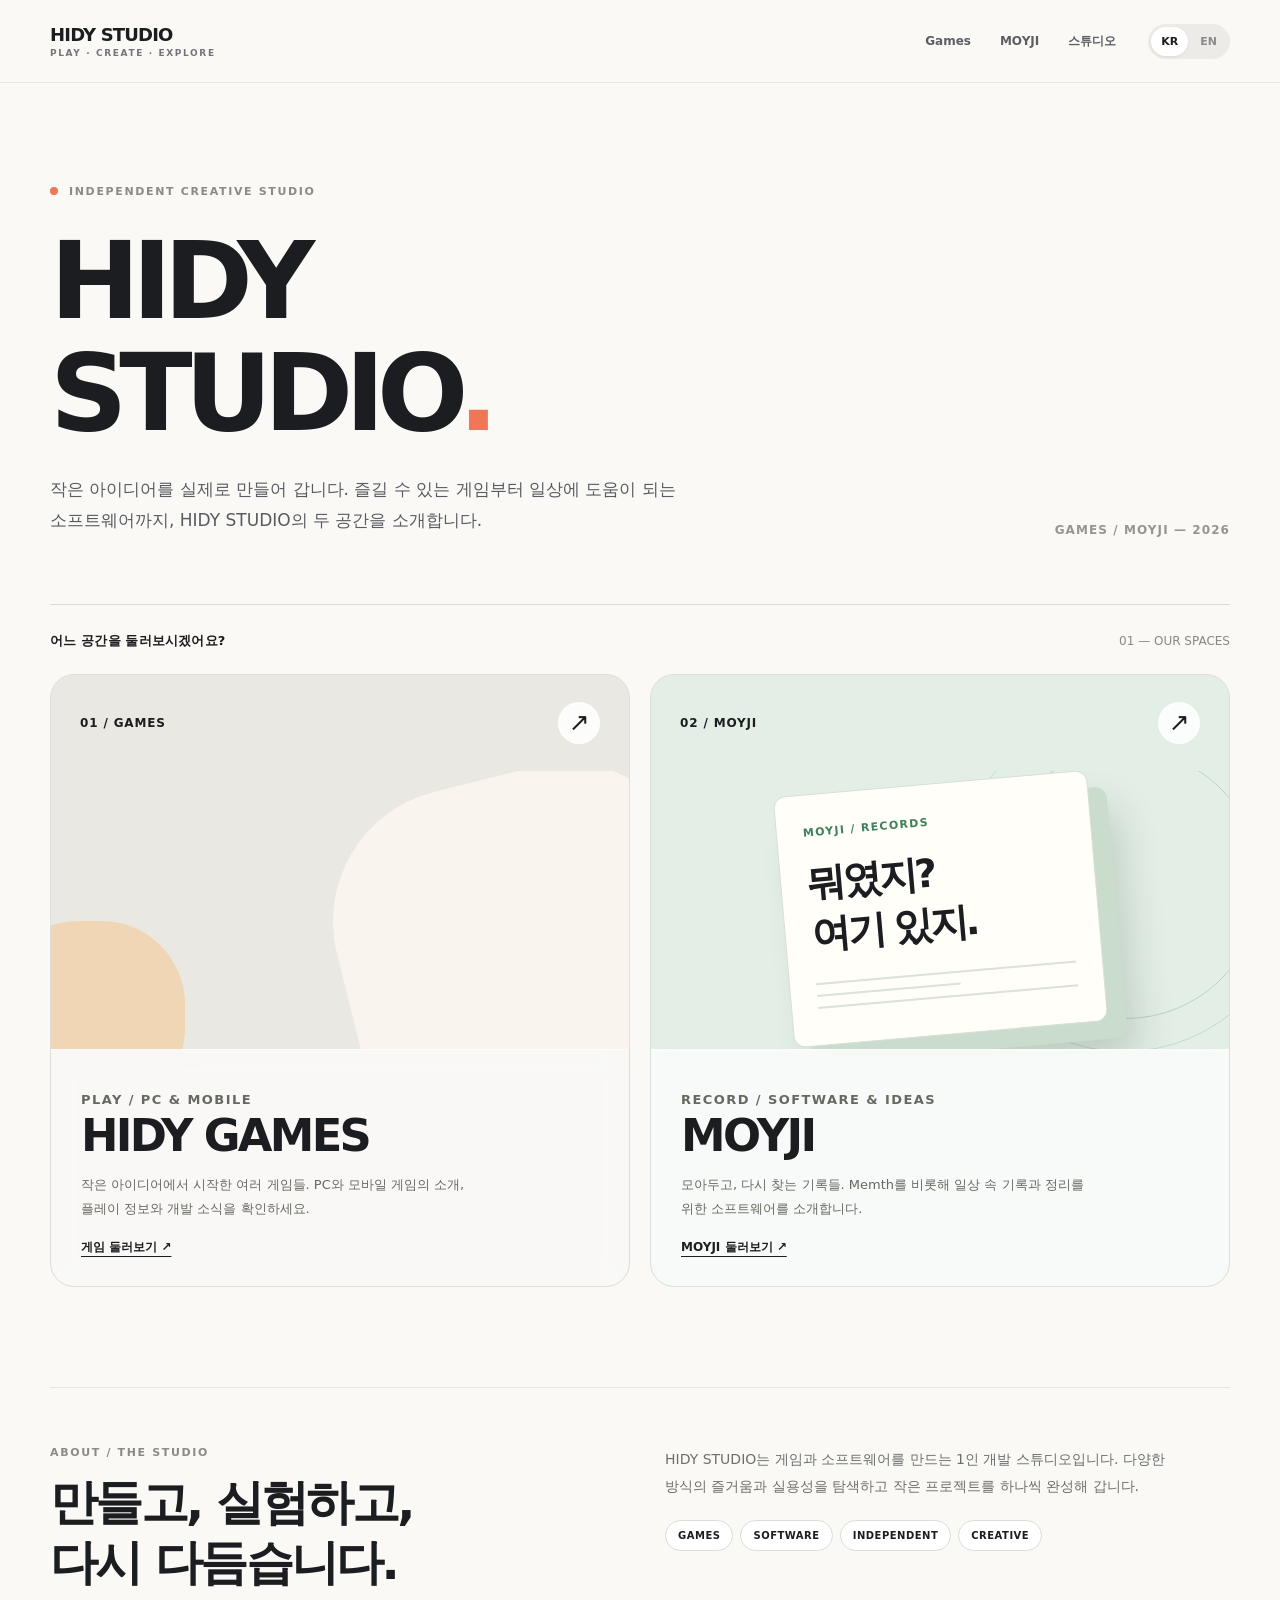
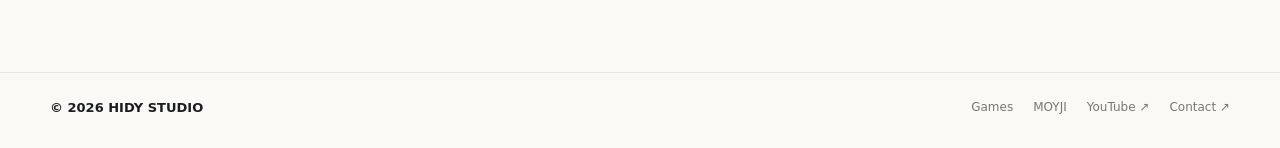
==== index.html @ 019c1038 "Add files via upload" ====
<!DOCTYPE html>
<html lang="ko">
<head>
  <meta charset="UTF-8" />
  <meta name="viewport" content="width=device-width, initial-scale=1.0" />
  <meta name="theme-color" content="#faf9f6" />
  <meta name="description" content="HIDY STUDIO — 독립 게임과 일상을 위한 소프트웨어를 만드는 작은 스튜디오. HidyGames와 MOYJI를 만나보세요." />
  <meta property="og:type" content="website" />
  <meta property="og:title" content="HIDY STUDIO — Games & MOYJI" />
  <meta property="og:description" content="Small ideas, made into things. Games and everyday tools by HIDY STUDIO." />
  <title>HIDY STUDIO — Games & MOYJI</title>
  <link rel="icon" href="https://hidystudio.github.io/HidyGames/assets/img/favicon.png" type="image/png" />
  <style>
    :root {
      color-scheme: light;
      --paper: #faf9f6;
      --ink: #1b1d20;
      --sub: #73757a;
      --edge: #e7e6e1;
      --orange: #ef7656;
      --green: #317b58;
      --focus: #4d79cc;
      --font: system-ui, -apple-system, BlinkMacSystemFont, "Noto Sans KR", "Apple SD Gothic Neo", "Malgun Gothic", sans-serif;
    }
    *, *::before, *::after { box-sizing: border-box; }
    html { scroll-behavior: smooth; }
    body { margin: 0; background: var(--paper); color: var(--ink); font-family: var(--font); -webkit-font-smoothing: antialiased; word-break: keep-all; }
    a { color: inherit; text-decoration: none; }
    button { font: inherit; }
    a:focus-visible, button:focus-visible { outline: 3px solid var(--focus); outline-offset: 4px; }
    .container { width: min(1180px, calc(100% - 64px)); margin: auto; }
    .skip { position: absolute; left: -9999px; top: 0; background: white; padding: 10px; z-index: 20; }
    .skip:focus { left: 14px; top: 14px; }
    header { background: rgba(250,249,246,.88); border-bottom: 1px solid var(--edge); position: sticky; top: 0; z-index: 10; backdrop-filter: blur(16px); }
    .nav { min-height: 82px; display: flex; align-items: center; justify-content: space-between; gap: 24px; }
    .brand { display: inline-flex; align-items: center; gap: 11px; min-width: 0; }
    .brand-logo { width: 43px; height: 43px; object-fit: contain; }
    .brand-word { display: flex; flex-direction: column; gap: 3px; }
    .brand-word strong { font-weight: 900; letter-spacing: -.045em; font-size: 18px; }
    .brand-word small { color: var(--sub); font-size: 9px; letter-spacing: .18em; font-weight: 750; }
    .nav-right { display: flex; align-items: center; gap: 32px; }
    .nav-links { display: flex; align-items: center; gap: 29px; }
    .nav-links a { color: #5d5e62; font-weight: 750; font-size: 12px; transition: color .2s; }
    .nav-links a:hover { color: var(--ink); }
    .lang-toggle { display: inline-flex; border-radius: 999px; background: #ecebe8; padding: 3px; gap: 2px; }
    .lang-toggle button { cursor: pointer; border: 0; color: #898a8a; background: transparent; border-radius: 999px; font-size: 11px; padding: 8px 10px; font-weight: 850; }
    .lang-toggle button[aria-pressed="true"] { color: var(--ink); background: #fff; box-shadow: 0 1px 3px #00000012; }
    .hero { padding: 102px 0 67px; }
    .eyebrow { margin: 0; font-size: 11px; letter-spacing: .15em; font-weight: 850; color: #8a8a87; }
    .eyebrow .dot { display: inline-block; width: 8px; height: 8px; background: var(--orange); border-radius: 50%; margin-right: 11px; }
    h1 { font-size: clamp(58px, 8.4vw, 112px); line-height: 1.04; letter-spacing: -.075em; margin: 27px 0 25px; font-weight: 900; }
    .hero-lower { display: flex; align-items: end; justify-content: space-between; gap: 28px; }
    .hero-lead { max-width: 650px; margin: 0; color: #595b61; line-height: 1.85; font-size: clamp(15px, 1.45vw, 17px); }
    .hero-side { color: #96968f; font-size: 12px; font-weight: 750; letter-spacing: .09em; white-space: nowrap; }
    .section-head { padding: 27px 0 24px; border-top: 1px solid #dcdad5; display: flex; justify-content: space-between; align-items: center; gap: 20px; }
    .section-head strong { font-size: 13px; letter-spacing: .015em; }
    .section-head span { color: #888982; font-size: 12px; }
    .cards { display: grid; grid-template-columns: repeat(2, minmax(0, 1fr)); gap: 20px; padding-bottom: 100px; }
    .card { position: relative; min-height: 540px; border-radius: 24px; border: 1px solid #dededb; overflow: hidden; transition: transform .25s, box-shadow .25s; display: flex; flex-direction: column; isolation: isolate; }
    .card:hover { transform: translateY(-5px); box-shadow: 0 20px 50px #1e26121a; }
    .card:focus-visible { outline-offset: 5px; }
    .games { background: #eae8e2; }
    .moyji { background: #e3eee6; }
    .card-top { display: flex; align-items: center; justify-content: space-between; padding: 27px 29px; position: relative; z-index: 2; }
    .card-number { font-size: 12px; font-weight: 850; letter-spacing: .07em; }
    .card-visit { background: #ffffffdc; border: 1px solid #ffffffb5; height: 42px; width: 42px; display: grid; place-items: center; border-radius: 50%; font-size: 25px; transition: transform .25s; }
    .card:hover .card-visit { transform: translate(3px,-3px); }
    .card-art { flex: 1; min-height: 278px; position: relative; padding: 0 26px; display: flex; align-items: center; justify-content: center; overflow: hidden; }
    .games-art::before { content: ''; width: 370px; height: 370px; background: #f9f5ee; position: absolute; border-radius: 36%; rotate: -14deg; top: 3px; right: -85px; }
    .games-art::after { content: ''; width: 190px; height: 190px; border-radius: 44%; background: #f7bd76; opacity: .42; position: absolute; bottom: -62px; left: -56px; }
    .game-poster { position: relative; width: min(95%, 430px); max-height: 255px; object-fit: contain; z-index: 1; filter: drop-shadow(0 20px 20px #15151519); }
    .moyji-art::before { content: ''; position: absolute; width: 270px; height: 270px; border: 1px solid #a8c0ab; border-radius: 50%; opacity: .64; top: -22px; right: -32px; }
    .moyji-art::after { content: ''; position: absolute; width: 340px; height: 340px; border: 1px solid #a8c0ab; border-radius: 50%; opacity: .48; top: -59px; right: -65px; }
    .memo { position: relative; z-index: 1; width: min(80%, 315px); min-height: 228px; padding: 26px; border: 1px solid #d7e0d4; box-shadow: 18px 18px 0 #cadccb, 25px 40px 40px #213a2630; background: #fffef8; border-radius: 12px; transform: rotate(-5deg); }
    .memo-kicker { font-size: 11px; font-weight: 900; letter-spacing: .12em; color: #3d805b; }
    .memo strong { display: block; font-size: clamp(26px, 3.3vw, 39px); letter-spacing: -.08em; margin: 19px 0 23px; line-height: 1.3; }
    .memo-line { height: 2px; background: #dce1d9; margin: 10px 0; width: 100%; }
    .memo-line.short { width: 55%; }
    .card-bottom { padding: 24px 30px 30px; position: relative; z-index: 2; background: #ffffffb3; border-top: 1px solid #ffffff8a; backdrop-filter: blur(12px); }
    .card-category { margin: 0 0 10px; font-size: 10px; letter-spacing: .11em; font-weight: 900; color: #7f7e7b; }
    .card-bottom h2 { margin: 0; font-size: clamp(30px, 3.5vw, 46px); letter-spacing: -.06em; line-height: 1.05; }
    .card-bottom p { font-size: 13px; line-height: 1.85; color: #676861; margin: 14px 0 0; max-width: 410px; }
    .card-bottom .cta { display: inline-block; margin-top: 18px; font-size: 12px; font-weight: 850; text-decoration: underline; text-underline-offset: 5px; }
    .studio { border-top: 1px solid var(--edge); padding: 58px 0 80px; display: grid; grid-template-columns: 1fr 1fr; gap: 50px; }
    .studio h2 { margin: 13px 0 0; font-size: clamp(28px,4vw,48px); letter-spacing: -.055em; line-height: 1.25; }
    .studio-body { max-width: 500px; }
    .studio-body p { font-size: 14px; color: #6d6e70; line-height: 1.95; margin: 0 0 16px; }
    .studio-tags { display: flex; flex-wrap: wrap; gap: 7px; margin-top: 20px; }
    .studio-tags span { border-radius: 999px; padding: 9px 12px; border: 1px solid #ddddd7; background: white; font-size: 10px; font-weight: 800; letter-spacing: .05em; }
    footer { border-top: 1px solid var(--edge); }
    .footer-row { display: flex; align-items: center; justify-content: space-between; flex-wrap: wrap; gap: 25px; padding: 27px 0 33px; }
    .footer-row strong { font-size: 13px; font-weight: 900; }
    .foot-links { display: flex; gap: 20px; flex-wrap: wrap; font-size: 12px; color: #777875; }
    .foot-links a:hover { color: var(--ink); text-decoration: underline; }
    @media(max-width: 900px) { .hero { padding-top: 80px; } .cards { gap: 14px; } .card { min-height: 500px; } .studio { gap: 24px; } }
    @media(max-width: 700px) {
      .container { width: min(100% - 36px, 1180px); }
      .nav { min-height: 69px; }
      .brand-logo { width: 37px; height: 37px; }
      .nav-right { gap: 12px; }
      .nav-links { gap: 15px; }
      .nav-links a { font-size: 11px; }
      .nav-links .nav-about { display: none; }
      h1 { font-size: clamp(48px, 11.8vw, 76px); letter-spacing: -.072em; }
      .hero { padding: 68px 0 54px; }
      .hero-side { display: none; }
      .section-head span { display: none; }
      .cards { grid-template-columns: 1fr; padding-bottom: 62px; }
      .card { min-height: 495px; }
      .card-art { min-height: 270px; }
      .studio { grid-template-columns: 1fr; gap: 26px; padding: 46px 0 63px; }
      .footer-row { align-items: start; }
    }
    @media(prefers-reduced-motion: reduce) { html { scroll-behavior: auto; } .card,.card-visit { transition: none; } }
  </style>
</head>
<body>
  <a class="skip" href="#main">본문으로 이동 / Skip to content</a>
  <header>
    <div class="container nav">
      <a class="brand" href="/" aria-label="HIDY STUDIO 홈">
        <img class="brand-logo" src="https://hidystudio.github.io/HidyGames/assets/img/hidystudio-mark.png" alt="" onerror="this.style.display='none'" />
        <span class="brand-word"><strong>HIDY STUDIO</strong><small>PLAY · CREATE · EXPLORE</small></span>
      </a>
      <div class="nav-right">
        <nav class="nav-links" aria-label="메인 메뉴">
          <a href="https://hidystudio.github.io/HidyGames/">Games</a>
          <a href="https://hidystudio.github.io/MOYJI/">MOYJI</a>
          <a class="nav-about" href="#about"><span data-ko="스튜디오" data-en="Studio">스튜디오</span></a>
        </nav>
        <div class="lang-toggle" role="group" aria-label="Language">
          <button type="button" id="ko" aria-pressed="true">KR</button>
          <button type="button" id="en" aria-pressed="false">EN</button>
        </div>
      </div>
    </div>
  </header>

  <main id="main">
    <section class="hero container" aria-labelledby="hero-title">
      <p class="eyebrow"><span class="dot"></span>INDEPENDENT CREATIVE STUDIO</p>
      <h1 id="hero-title">HIDY<br />STUDIO<span style="color: var(--orange)">.</span></h1>
      <div class="hero-lower">
        <p class="hero-lead" data-ko="작은 아이디어를 실제로 만들어 갑니다. 즐길 수 있는 게임부터 일상에 도움이 되는 소프트웨어까지, HIDY STUDIO의 두 공간을 소개합니다." data-en="Turning small ideas into things you can use and enjoy. Explore two spaces at HIDY STUDIO, from games to everyday software.">작은 아이디어를 실제로 만들어 갑니다. 즐길 수 있는 게임부터 일상에 도움이 되는 소프트웨어까지, HIDY STUDIO의 두 공간을 소개합니다.</p>
        <span class="hero-side">GAMES / MOYJI — 2026</span>
      </div>
    </section>

    <section class="container" aria-labelledby="spaces-title">
      <div class="section-head"><strong id="spaces-title" data-ko="어느 공간을 둘러보시겠어요?" data-en="Choose a space to explore">어느 공간을 둘러보시겠어요?</strong><span>01 — OUR SPACES</span></div>
      <div class="cards">
        <a class="card games" href="https://hidystudio.github.io/HidyGames/" aria-label="HidyGames 홈페이지로 이동">
          <div class="card-top"><span class="card-number">01 / GAMES</span><span class="card-visit" aria-hidden="true">↗</span></div>
          <div class="card-art games-art">
            <img class="game-poster" src="https://hidystudio.github.io/HidyGames/assets/img/gravtile/hero-ko.png" alt="GRAVTILE 게임 대표 이미지" onerror="this.style.display='none'" />
          </div>
          <div class="card-bottom">
            <p class="card-category">PLAY / PC & MOBILE</p>
            <h2>HIDY GAMES</h2>
            <p data-ko="작은 아이디어에서 시작한 여러 게임들. PC와 모바일 게임의 소개, 플레이 정보와 개발 소식을 확인하세요." data-en="Games that start with small ideas. Explore PC and mobile projects, release information, and development updates.">작은 아이디어에서 시작한 여러 게임들. PC와 모바일 게임의 소개, 플레이 정보와 개발 소식을 확인하세요.</p>
            <span class="cta" data-ko="게임 둘러보기 ↗" data-en="Explore games ↗">게임 둘러보기 ↗</span>
          </div>
        </a>
        <a class="card moyji" href="https://hidystudio.github.io/MOYJI/" aria-label="MOYJI 홈페이지로 이동">
          <div class="card-top"><span class="card-number">02 / MOYJI</span><span class="card-visit" aria-hidden="true">↗</span></div>
          <div class="card-art moyji-art">
            <div class="memo" aria-hidden="true">
              <span class="memo-kicker">MOYJI / RECORDS</span>
              <strong data-ko="뭐였지?<br>여기 있지." data-en="Where was it?<br>Right here.">뭐였지?<br />여기 있지.</strong>
              <div class="memo-line"></div><div class="memo-line short"></div><div class="memo-line"></div>
            </div>
          </div>
          <div class="card-bottom">
            <p class="card-category">RECORD / SOFTWARE & IDEAS</p>
            <h2>MOYJI</h2>
            <p data-ko="모아두고, 다시 찾는 기록들. Memth를 비롯해 일상 속 기록과 정리를 위한 소프트웨어를 소개합니다." data-en="Collect, organize, and find it again. Meet Memth and other software projects for everyday records.">모아두고, 다시 찾는 기록들. Memth를 비롯해 일상 속 기록과 정리를 위한 소프트웨어를 소개합니다.</p>
            <span class="cta" data-ko="MOYJI 둘러보기 ↗" data-en="Explore MOYJI ↗">MOYJI 둘러보기 ↗</span>
          </div>
        </a>
      </div>
    </section>

    <section id="about" class="container studio" aria-labelledby="about-title">
      <div><p class="eyebrow">ABOUT / THE STUDIO</p><h2 id="about-title" data-ko="만들고, 실험하고,<br>다시 다듬습니다." data-en="Make, explore,<br>and refine.">만들고, 실험하고,<br />다시 다듬습니다.</h2></div>
      <div class="studio-body">
        <p data-ko="HIDY STUDIO는 게임과 소프트웨어를 만드는 1인 개발 스튜디오입니다. 다양한 방식의 즐거움과 실용성을 탐색하고 작은 프로젝트를 하나씩 완성해 갑니다." data-en="HIDY STUDIO is a solo independent development studio creating games and software, exploring playful experiences and useful everyday tools.">HIDY STUDIO는 게임과 소프트웨어를 만드는 1인 개발 스튜디오입니다. 다양한 방식의 즐거움과 실용성을 탐색하고 작은 프로젝트를 하나씩 완성해 갑니다.</p>
        <div class="studio-tags"><span>GAMES</span><span>SOFTWARE</span><span>INDEPENDENT</span><span>CREATIVE</span></div>
      </div>
    </section>
  </main>

  <footer><div class="container footer-row"><strong>© 2026 HIDY STUDIO</strong><div class="foot-links"><a href="https://hidystudio.github.io/HidyGames/">Games</a><a href="https://hidystudio.github.io/MOYJI/">MOYJI</a><a href="https://www.youtube.com/@HidyGames" target="_blank" rel="noopener noreferrer">YouTube ↗</a><a href="mailto:hidygames.studio@gmail.com">Contact ↗</a></div></div></footer>
  <script>
    (function () {
      var buttons = { ko: document.getElementById('ko'), en: document.getElementById('en') };
      function setLang(lang) {
        document.documentElement.lang = lang;
        Object.keys(buttons).forEach(function (key) { buttons[key].setAttribute('aria-pressed', key === lang ? 'true' : 'false'); });
        document.querySelectorAll('[data-ko][data-en]').forEach(function (el) { el.innerHTML = el.getAttribute('data-' + lang); });
      }
      buttons.ko.addEventListener('click', function () { setLang('ko'); });
      buttons.en.addEventListener('click', function () { setLang('en'); });
    })();
  </script>
</body>
</html>
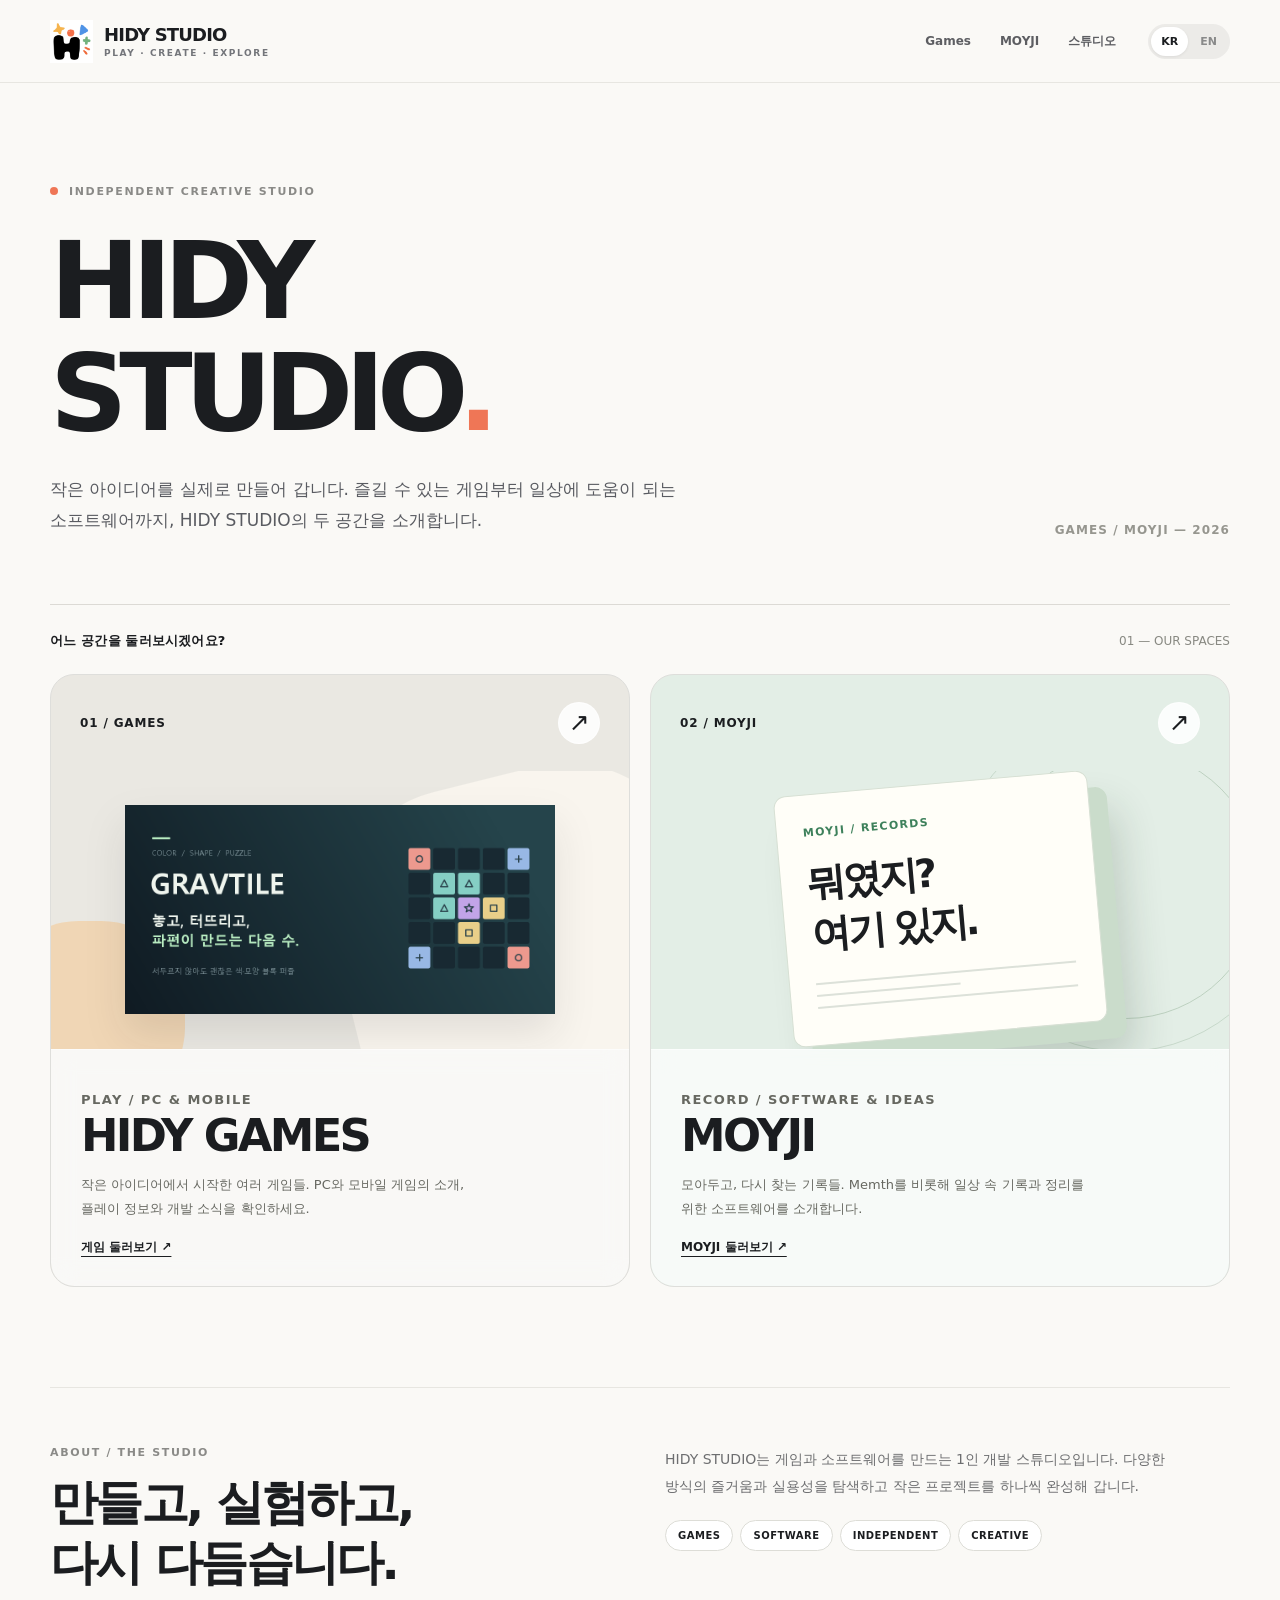
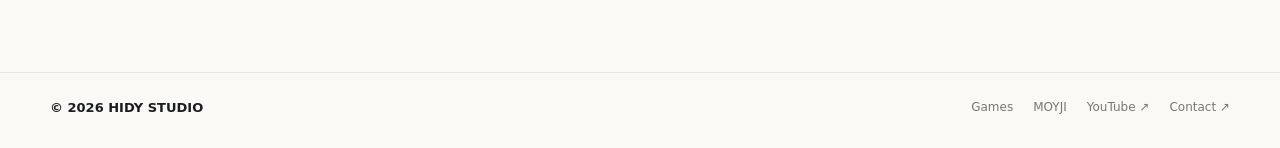
==== commit 6ff7904d: "Add files via upload" ====
--- a/index.html
+++ b/index.html
@@ -9,7 +9,7 @@
   <meta property="og:title" content="HIDY STUDIO — Games & MOYJI" />
   <meta property="og:description" content="Small ideas, made into things. Games and everyday tools by HIDY STUDIO." />
   <title>HIDY STUDIO — Games & MOYJI</title>
-  <link rel="icon" href="https://hidystudio.github.io/HidyGames/assets/img/favicon.png" type="image/png" />
+  <link rel="icon" href="HidyGames/assets/img/favicon.png" type="image/png" />
   <style>
     :root {
       color-scheme: light;
@@ -119,13 +119,13 @@
   <header>
     <div class="container nav">
       <a class="brand" href="/" aria-label="HIDY STUDIO 홈">
-        <img class="brand-logo" src="https://hidystudio.github.io/HidyGames/assets/img/hidystudio-mark.png" alt="" onerror="this.style.display='none'" />
+        <img class="brand-logo" src="HidyGames/assets/img/hidystudio-mark.png" alt="" onerror="this.style.display='none'" />
         <span class="brand-word"><strong>HIDY STUDIO</strong><small>PLAY · CREATE · EXPLORE</small></span>
       </a>
       <div class="nav-right">
         <nav class="nav-links" aria-label="메인 메뉴">
-          <a href="https://hidystudio.github.io/HidyGames/">Games</a>
-          <a href="https://hidystudio.github.io/MOYJI/">MOYJI</a>
+          <a href="HidyGames/">Games</a>
+          <a href="MOYJI/">MOYJI</a>
           <a class="nav-about" href="#about"><span data-ko="스튜디오" data-en="Studio">스튜디오</span></a>
         </nav>
         <div class="lang-toggle" role="group" aria-label="Language">
@@ -149,10 +149,10 @@
     <section class="container" aria-labelledby="spaces-title">
       <div class="section-head"><strong id="spaces-title" data-ko="어느 공간을 둘러보시겠어요?" data-en="Choose a space to explore">어느 공간을 둘러보시겠어요?</strong><span>01 — OUR SPACES</span></div>
       <div class="cards">
-        <a class="card games" href="https://hidystudio.github.io/HidyGames/" aria-label="HidyGames 홈페이지로 이동">
+        <a class="card games" href="HidyGames/" aria-label="HidyGames 홈페이지로 이동">
           <div class="card-top"><span class="card-number">01 / GAMES</span><span class="card-visit" aria-hidden="true">↗</span></div>
           <div class="card-art games-art">
-            <img class="game-poster" src="https://hidystudio.github.io/HidyGames/assets/img/gravtile/hero-ko.png" alt="GRAVTILE 게임 대표 이미지" onerror="this.style.display='none'" />
+            <img class="game-poster" src="HidyGames/assets/img/gravtile/hero-ko.png" alt="GRAVTILE 게임 대표 이미지" onerror="this.style.display='none'" />
           </div>
           <div class="card-bottom">
             <p class="card-category">PLAY / PC & MOBILE</p>
@@ -161,7 +161,7 @@
             <span class="cta" data-ko="게임 둘러보기 ↗" data-en="Explore games ↗">게임 둘러보기 ↗</span>
           </div>
         </a>
-        <a class="card moyji" href="https://hidystudio.github.io/MOYJI/" aria-label="MOYJI 홈페이지로 이동">
+        <a class="card moyji" href="MOYJI/" aria-label="MOYJI 홈페이지로 이동">
           <div class="card-top"><span class="card-number">02 / MOYJI</span><span class="card-visit" aria-hidden="true">↗</span></div>
           <div class="card-art moyji-art">
             <div class="memo" aria-hidden="true">
@@ -189,7 +189,7 @@
     </section>
   </main>
 
-  <footer><div class="container footer-row"><strong>© 2026 HIDY STUDIO</strong><div class="foot-links"><a href="https://hidystudio.github.io/HidyGames/">Games</a><a href="https://hidystudio.github.io/MOYJI/">MOYJI</a><a href="https://www.youtube.com/@HidyGames" target="_blank" rel="noopener noreferrer">YouTube ↗</a><a href="mailto:hidygames.studio@gmail.com">Contact ↗</a></div></div></footer>
+  <footer><div class="container footer-row"><strong>© 2026 HIDY STUDIO</strong><div class="foot-links"><a href="HidyGames/">Games</a><a href="MOYJI/">MOYJI</a><a href="https://www.youtube.com/@HidyGames" target="_blank" rel="noopener noreferrer">YouTube ↗</a><a href="mailto:hidygames.studio@gmail.com">Contact ↗</a></div></div></footer>
   <script>
     (function () {
       var buttons = { ko: document.getElementById('ko'), en: document.getElementById('en') };
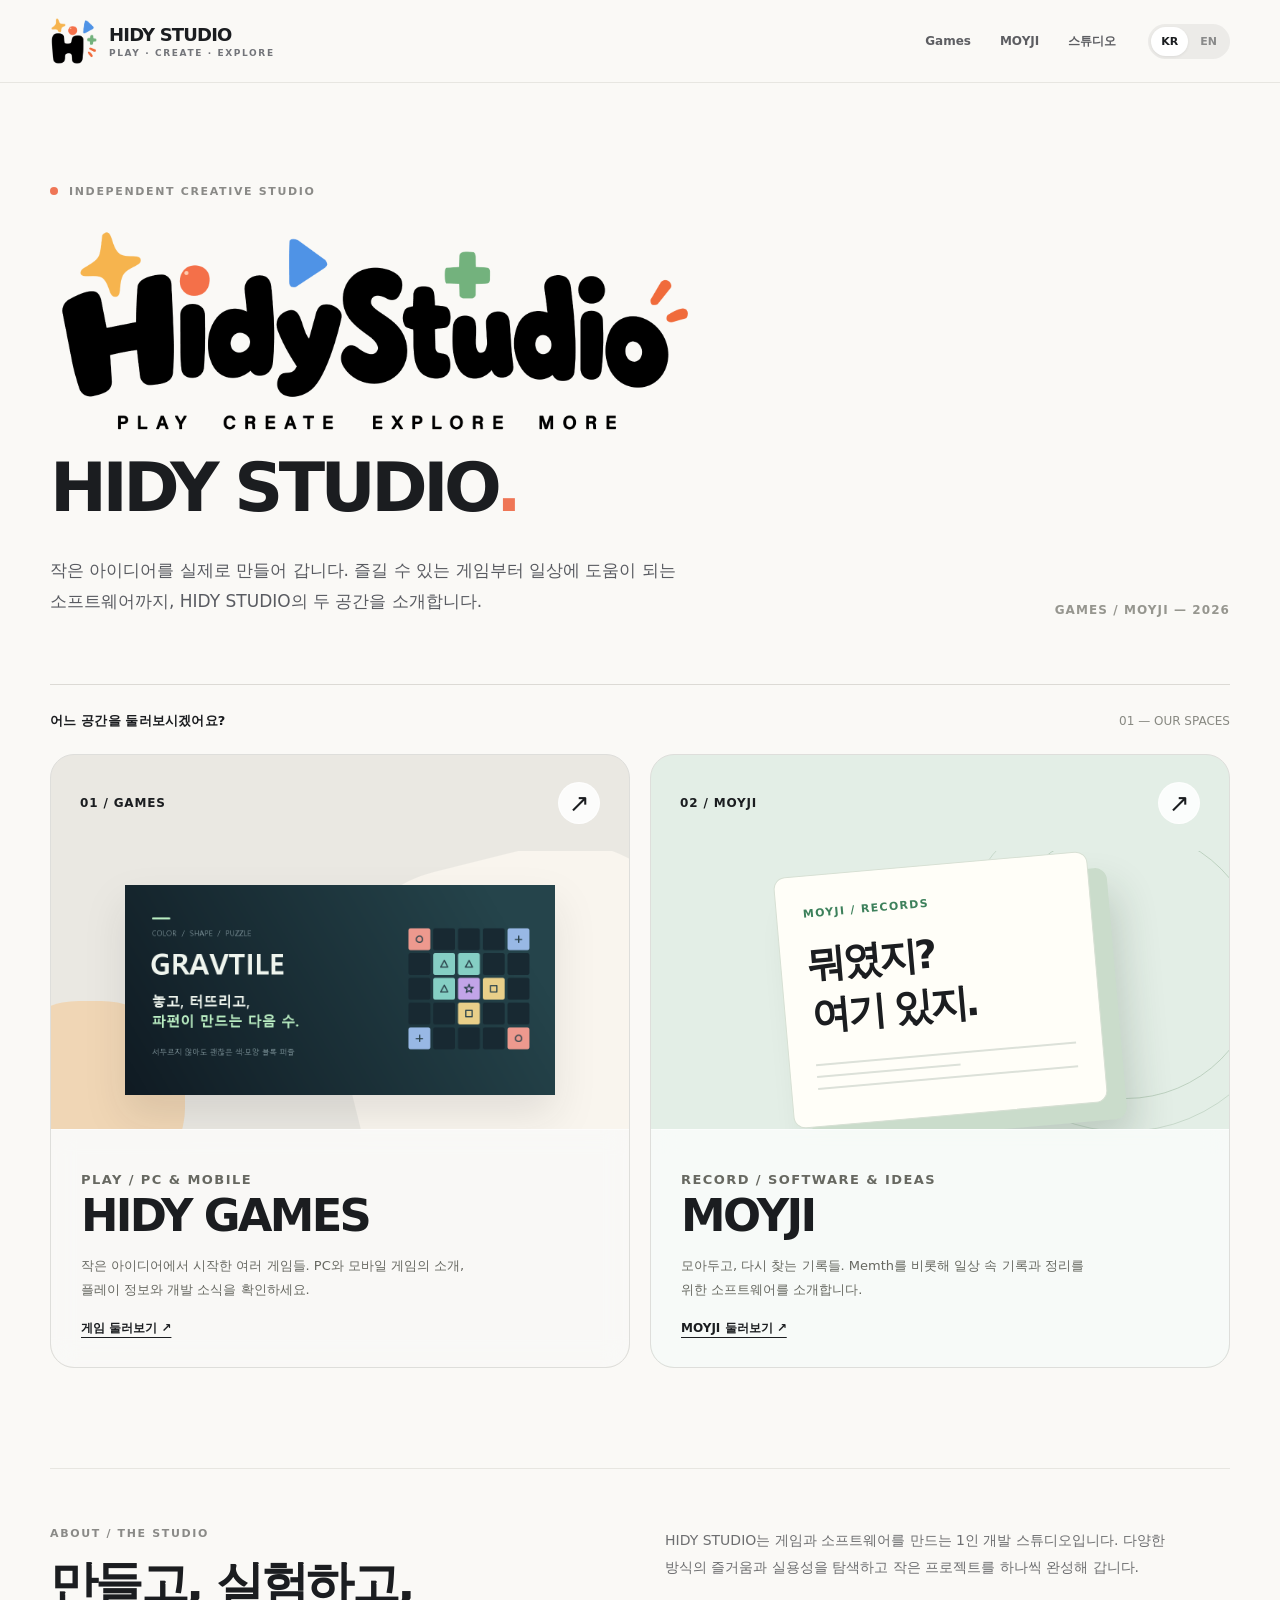
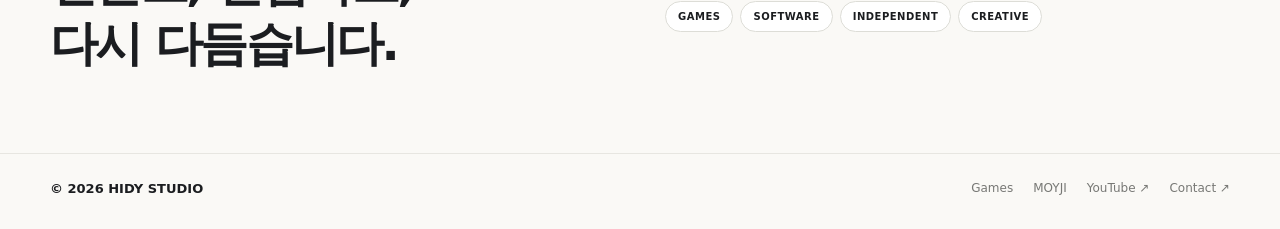
==== commit 4639aede: "Add files via upload" ====
--- a/index.html
+++ b/index.html
@@ -34,7 +34,7 @@
     header { background: rgba(250,249,246,.88); border-bottom: 1px solid var(--edge); position: sticky; top: 0; z-index: 10; backdrop-filter: blur(16px); }
     .nav { min-height: 82px; display: flex; align-items: center; justify-content: space-between; gap: 24px; }
     .brand { display: inline-flex; align-items: center; gap: 11px; min-width: 0; }
-    .brand-logo { width: 43px; height: 43px; object-fit: contain; }
+    .brand-logo { width: 48px; height: 48px; object-fit: contain; flex: none; }
     .brand-word { display: flex; flex-direction: column; gap: 3px; }
     .brand-word strong { font-weight: 900; letter-spacing: -.045em; font-size: 18px; }
     .brand-word small { color: var(--sub); font-size: 9px; letter-spacing: .18em; font-weight: 750; }
@@ -112,6 +112,18 @@
       .footer-row { align-items: start; }
     }
     @media(prefers-reduced-motion: reduce) { html { scroll-behavior: auto; } .card,.card-visit { transition: none; } }
+
+    /* HIDY STUDIO: original brand art (2026) */
+    .hero-brand-heading { display: flex; flex-direction: column; align-items: flex-start; gap: 8px; margin: 22px 0 28px; }
+    .hero-brand-symbols { display: block; width: clamp(300px, 55vw, 650px); max-width: 100%; height: auto; object-fit: contain; }
+    .hero-brand-text { display: block; font-size: clamp(39px, 5.4vw, 68px); line-height: 1.12; font-weight: 900; letter-spacing: -.066em; white-space: nowrap; }
+    .hero-brand-dot { color: var(--orange); }
+    @media (max-width: 700px) {
+      .brand-logo { width: 39px; height: 39px; }
+      .hero-brand-heading { gap: 8px; margin: 21px 0 25px; }
+      .hero-brand-symbols { width: min(100%, 550px); }
+      .hero-brand-text { font-size: clamp(31px, 8vw, 48px); }
+    }
   </style>
 </head>
 <body>
@@ -119,7 +131,7 @@
   <header>
     <div class="container nav">
       <a class="brand" href="/" aria-label="HIDY STUDIO 홈">
-        <img class="brand-logo" src="HidyGames/assets/img/hidystudio-mark.png" alt="" onerror="this.style.display='none'" />
+        <img class="brand-logo" src="hidy-header-mark.png" alt="" onerror="this.style.display='none'" />
         <span class="brand-word"><strong>HIDY STUDIO</strong><small>PLAY · CREATE · EXPLORE</small></span>
       </a>
       <div class="nav-right">
@@ -139,7 +151,10 @@
   <main id="main">
     <section class="hero container" aria-labelledby="hero-title">
       <p class="eyebrow"><span class="dot"></span>INDEPENDENT CREATIVE STUDIO</p>
-      <h1 id="hero-title">HIDY<br />STUDIO<span style="color: var(--orange)">.</span></h1>
+      <h1 id="hero-title" class="hero-brand-heading">
+        <img class="hero-brand-symbols" src="hidy-hero-symbols.png" alt="" aria-hidden="true" width="1820" height="628" />
+        <span class="hero-brand-text">HIDY STUDIO<span class="hero-brand-dot">.</span></span>
+      </h1>
       <div class="hero-lower">
         <p class="hero-lead" data-ko="작은 아이디어를 실제로 만들어 갑니다. 즐길 수 있는 게임부터 일상에 도움이 되는 소프트웨어까지, HIDY STUDIO의 두 공간을 소개합니다." data-en="Turning small ideas into things you can use and enjoy. Explore two spaces at HIDY STUDIO, from games to everyday software.">작은 아이디어를 실제로 만들어 갑니다. 즐길 수 있는 게임부터 일상에 도움이 되는 소프트웨어까지, HIDY STUDIO의 두 공간을 소개합니다.</p>
         <span class="hero-side">GAMES / MOYJI — 2026</span>
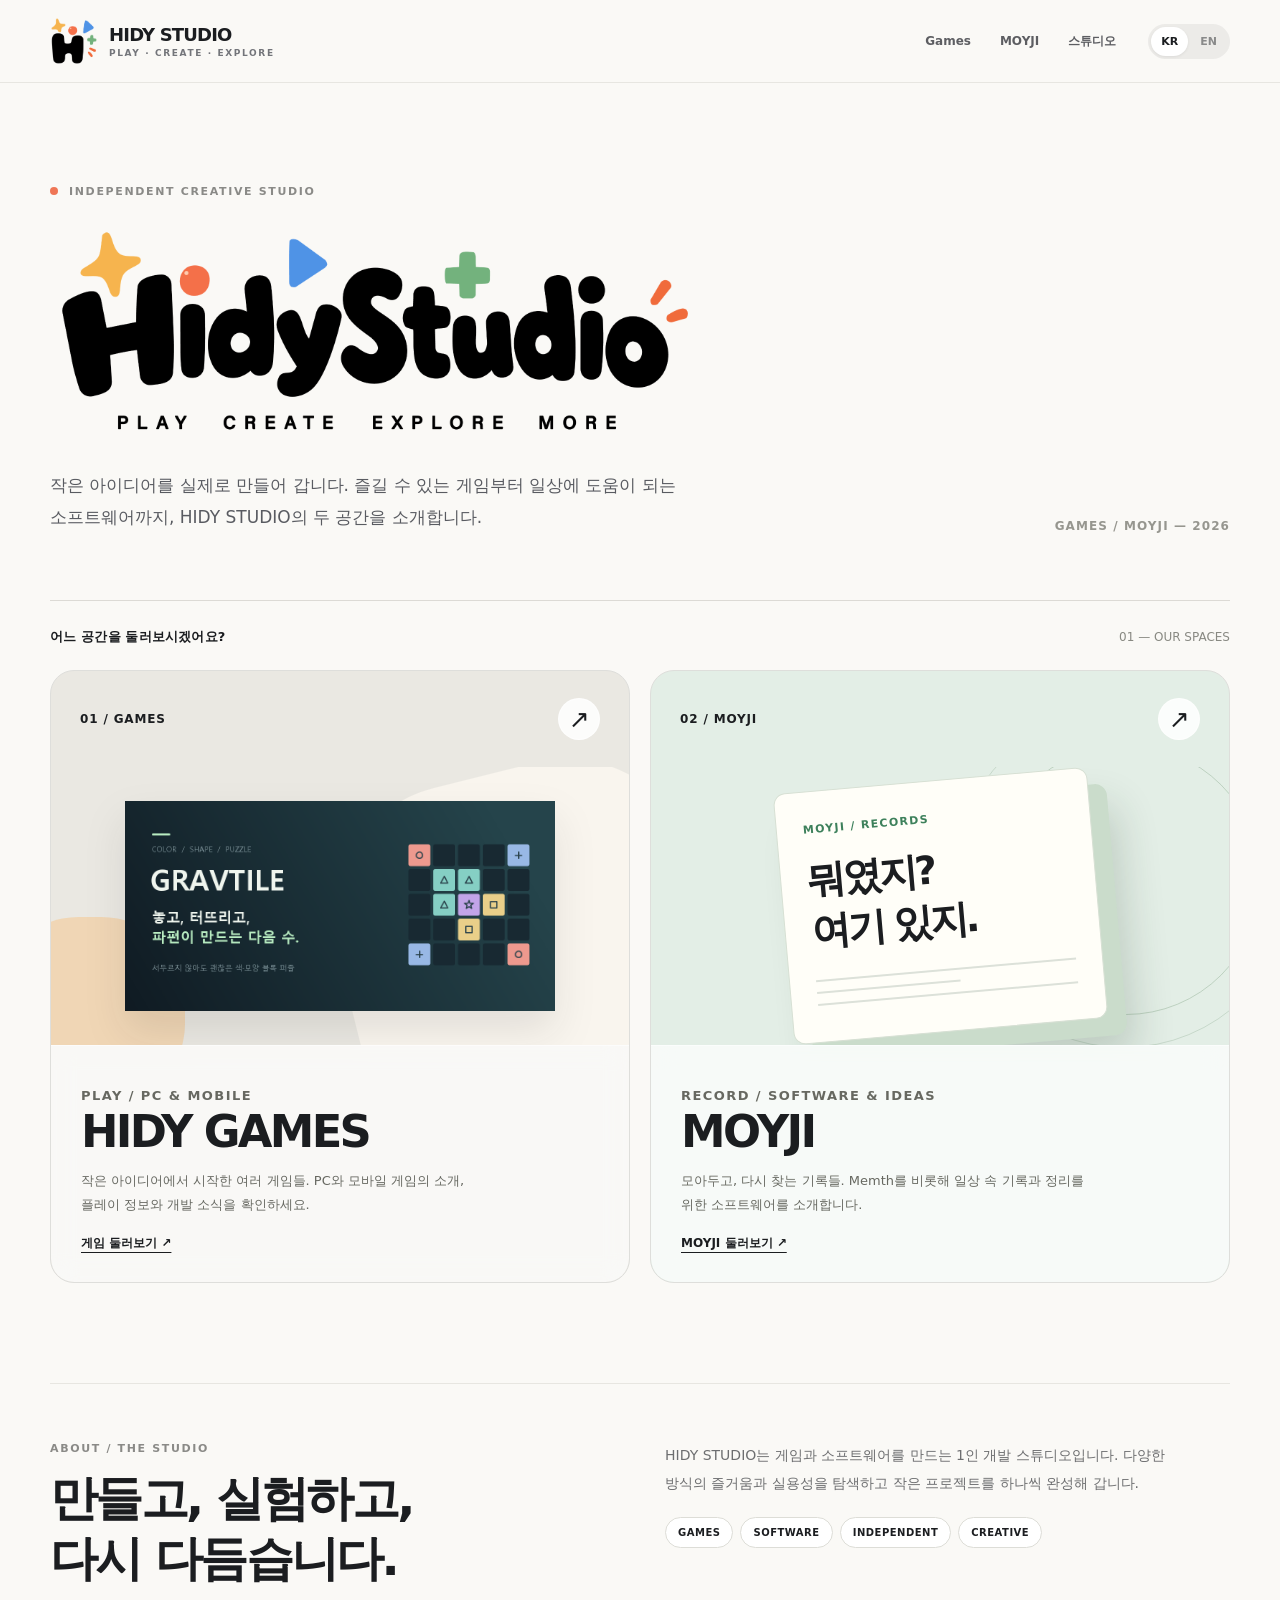
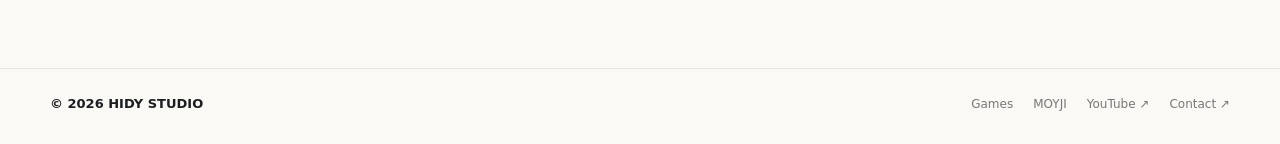
==== commit b97c1218: "Update index.html" ====
--- a/index.html
+++ b/index.html
@@ -153,7 +153,6 @@
       <p class="eyebrow"><span class="dot"></span>INDEPENDENT CREATIVE STUDIO</p>
       <h1 id="hero-title" class="hero-brand-heading">
         <img class="hero-brand-symbols" src="hidy-hero-symbols.png" alt="" aria-hidden="true" width="1820" height="628" />
-        <span class="hero-brand-text">HIDY STUDIO<span class="hero-brand-dot">.</span></span>
       </h1>
       <div class="hero-lower">
         <p class="hero-lead" data-ko="작은 아이디어를 실제로 만들어 갑니다. 즐길 수 있는 게임부터 일상에 도움이 되는 소프트웨어까지, HIDY STUDIO의 두 공간을 소개합니다." data-en="Turning small ideas into things you can use and enjoy. Explore two spaces at HIDY STUDIO, from games to everyday software.">작은 아이디어를 실제로 만들어 갑니다. 즐길 수 있는 게임부터 일상에 도움이 되는 소프트웨어까지, HIDY STUDIO의 두 공간을 소개합니다.</p>
